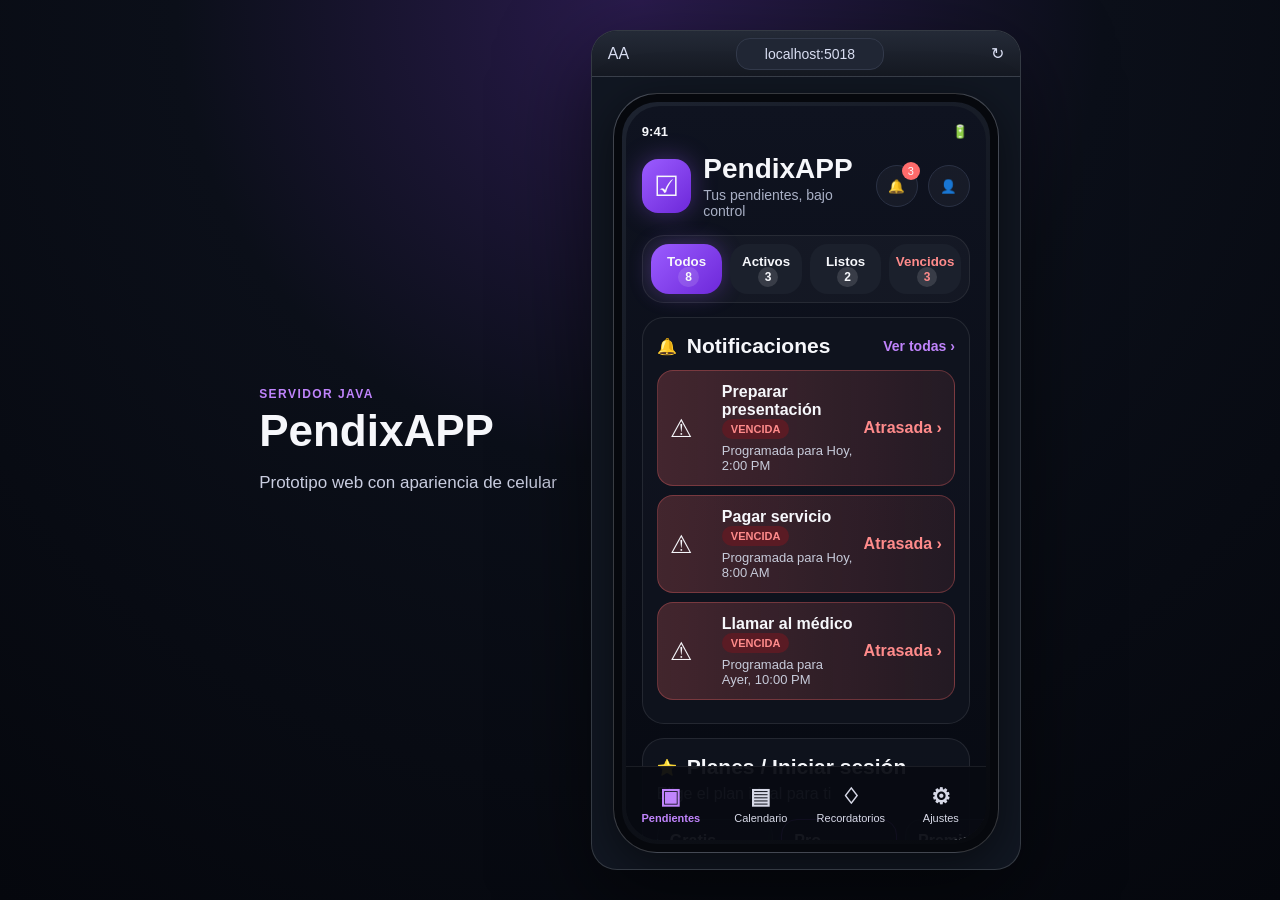
==== PendixAPP/src/main/resources/public/index.html @ 7d1897bf "refactor(frontend): extract static client from Java server" ====
<!DOCTYPE html>
<html lang="es">
<head>
<meta charset="UTF-8">
<meta name="viewport" content="width=device-width, initial-scale=1.0">
<title>PendixAPP</title>
<style>
:root{
  --bg:#080a12;--panel:#111520;--panel2:#171b28;--line:#2a3144;--text:#f6f7fb;--muted:#a9b0c5;
  --purple:#9b5cff;--purple2:#6d28d9;--violet:#c084fc;--red:#ff6b6b;--red2:#3a151c;
  --green:#45d483;--green2:#113320;--yellow:#facc15;--blue:#60a5fa;--white:#ffffff;
}
*{box-sizing:border-box}
body{margin:0;min-height:100vh;background:radial-gradient(circle at top,#2a1b4d 0,#0b0f19 42%,#05070d 100%);font-family:Arial,Helvetica,sans-serif;color:var(--text);display:flex;justify-content:center;align-items:center;padding:22px}
.stage{display:flex;gap:34px;align-items:center;max-width:1180px;width:100%;justify-content:center}
.info{max-width:360px}.eyebrow{color:var(--violet);font-weight:800;text-transform:uppercase;letter-spacing:.12em;font-size:12px}.info h1{font-size:44px;line-height:1;margin:8px 0}.info p{color:#c9cde0;font-size:17px;line-height:1.55}
.quick{margin-top:20px;padding:14px 16px;border:1px solid rgba(192,132,252,.35);border-radius:18px;background:rgba(17,21,32,.72)}.quick code{color:#d8b4fe}
.browser{width:430px;border:1px solid rgba(255,255,255,.15);border-radius:26px;background:#111722;box-shadow:0 30px 90px rgba(0,0,0,.55);overflow:hidden}.browserbar{height:46px;background:linear-gradient(180deg,#242a37,#151922);display:flex;align-items:center;justify-content:space-between;padding:0 16px;color:#d9def2;border-bottom:1px solid rgba(255,255,255,.1)}.browserbar span:nth-child(2){background:#202634;border:1px solid #32394a;border-radius:14px;padding:7px 28px;font-size:14px}
.phone{margin:16px auto;width:386px;height:760px;border-radius:44px;padding:12px;background:linear-gradient(145deg,#1d2330,#07090e);border:1px solid rgba(255,255,255,.18);box-shadow:inset 0 0 0 8px #06080d,0 12px 45px rgba(0,0,0,.5)}
.screen{height:100%;border-radius:34px;overflow:hidden;background:linear-gradient(180deg,#0f1320,#070a12);position:relative;display:flex;flex-direction:column}.content{padding:18px 16px 88px;overflow-y:auto;scrollbar-width:none;scroll-behavior:smooth}.content::-webkit-scrollbar{display:none}
.status{display:flex;justify-content:space-between;align-items:center;font-size:13px;font-weight:800;margin-bottom:14px}.icons{letter-spacing:2px}.top{display:flex;align-items:center;gap:12px;margin-bottom:16px}.logo{width:54px;height:54px;border-radius:16px;background:linear-gradient(135deg,var(--purple),var(--purple2));display:grid;place-items:center;font-size:28px;box-shadow:0 0 25px rgba(155,92,255,.35)}.title h2{margin:0;font-size:28px}.title p{margin:2px 0 0;color:var(--muted);font-size:14px}.header-actions{margin-left:auto;display:flex;gap:10px}.iconbtn{width:42px;height:42px;border-radius:50%;border:1px solid var(--line);background:rgba(255,255,255,.04);display:grid;place-items:center;position:relative;cursor:pointer;color:var(--text)}.badge{position:absolute;right:-3px;top:-4px;background:var(--red);font-size:11px;border-radius:999px;padding:3px 6px}.filters{display:grid;grid-template-columns:repeat(4,1fr);gap:8px;padding:8px;border:1px solid rgba(255,255,255,.08);border-radius:22px;background:rgba(255,255,255,.03);margin-bottom:14px}.filter{border:0;border-radius:18px;padding:10px 6px;background:#1b202c;color:var(--text);font-weight:800;cursor:pointer}.filter span{margin-left:4px;background:rgba(255,255,255,.13);border-radius:999px;padding:3px 7px;font-size:12px}.filter.active{background:linear-gradient(135deg,var(--purple),var(--purple2));box-shadow:0 0 22px rgba(155,92,255,.32)}.filter.red{color:#ff8b8b}
.card{border:1px solid rgba(255,255,255,.09);background:rgba(17,21,32,.72);border-radius:22px;padding:14px;margin-bottom:14px}.section-title{display:flex;align-items:center;gap:10px;margin:2px 0 12px}.section-title strong{font-size:21px}.section-title .link{margin-left:auto;color:var(--violet);font-weight:800;font-size:14px;cursor:pointer}.notif{display:grid;grid-template-columns:42px 1fr auto;gap:10px;align-items:center;margin:9px 0;padding:12px;border-radius:16px;background:linear-gradient(90deg,rgba(255,107,107,.22),rgba(255,107,107,.09));border:1px solid rgba(255,107,107,.3)}.warn{font-size:25px}.notif h4,.task h4{margin:0 0 4px}.notif p,.task p{margin:0;color:#c7cbda;font-size:13px}.pill{display:inline-block;border-radius:999px;padding:4px 9px;font-size:11px;font-weight:900}.expired{background:#5a1b24;color:#ff8b8b}.done{background:var(--green2);color:var(--green)}.activeP{background:#42380e;color:var(--yellow)}
.plans{display:grid;grid-template-columns:1fr 1fr 1fr;gap:8px}.plan{padding:12px;border-radius:16px;background:rgba(255,255,255,.035);border:1px solid var(--line)}.plan.pro{border-color:var(--purple);box-shadow:0 0 24px rgba(155,92,255,.18)}.plan h3{margin:0 0 8px;font-size:16px}.price{font-size:24px;font-weight:900;margin-bottom:6px}.plan ul{padding-left:0;list-style:none;margin:8px 0 12px}.plan li{font-size:12px;color:#d3d6e3;margin:6px 0}.plan li:before{content:'✓';color:var(--violet);margin-right:5px}.btn{border:1px solid var(--purple);background:transparent;color:var(--violet);border-radius:12px;padding:10px 12px;font-weight:900;cursor:pointer;width:100%}.btn.fill{background:linear-gradient(135deg,var(--purple),var(--purple2));color:white}.btn.danger{border-color:var(--red);color:#ff8b8b}.login-row{display:grid;grid-template-columns:1fr 1fr;gap:10px;margin-top:12px}
.task{display:grid;grid-template-columns:30px 1fr auto;gap:10px;align-items:center;padding:12px;border-radius:16px;background:rgba(255,255,255,.045);border:1px solid rgba(255,255,255,.08);margin:8px 0}.task.vencido{border-left:4px solid var(--red);background:linear-gradient(90deg,rgba(255,107,107,.17),rgba(255,255,255,.04))}.task.completed h4{text-decoration:line-through;color:#818899}.check{width:24px;height:24px;border-radius:50%;border:2px solid #d5daf0;display:grid;place-items:center;cursor:pointer}.completed .check{background:var(--purple);border-color:var(--purple);color:white}.actions{display:flex;gap:6px;justify-content:flex-end;align-items:center}.mini{border:0;background:rgba(255,255,255,.06);color:#e8e9f1;border-radius:9px;padding:7px 8px;cursor:pointer}.mini:hover,.iconbtn:hover,.btn:hover{filter:brightness(1.12)}.undo{color:var(--violet);font-weight:900;font-size:13px;background:transparent;border:0;cursor:pointer}
.view{display:none}.view.active-view{display:block}.calendar-day{padding:12px;border-radius:16px;margin:8px 0;background:rgba(255,255,255,.045);border:1px solid rgba(255,255,255,.08)}.calendar-day strong{display:block;color:#d8b4fe;margin-bottom:6px}.setting-row{display:flex;justify-content:space-between;align-items:center;gap:12px;padding:12px;border-radius:16px;margin:8px 0;background:rgba(255,255,255,.045);border:1px solid rgba(255,255,255,.08)}.toggle{width:52px;height:28px;border-radius:99px;background:var(--purple);position:relative;border:0}.toggle:after{content:'';width:22px;height:22px;border-radius:50%;background:white;position:absolute;right:3px;top:3px}.field{width:100%;padding:11px 12px;border-radius:12px;border:1px solid var(--line);background:#0d111b;color:var(--text);outline:0;margin:6px 0}.field:focus{border-color:var(--purple)}.form-grid{display:grid;grid-template-columns:1fr 1fr;gap:8px}.full{grid-column:1/-1}.muted{color:var(--muted)}
.bottom{position:absolute;left:0;right:0;bottom:0;height:74px;background:rgba(8,10,18,.94);border-top:1px solid rgba(255,255,255,.08);display:grid;grid-template-columns:repeat(4,1fr);align-items:center}.nav{font-size:11px;text-align:center;color:#d7d9e7;border:0;background:transparent;cursor:pointer}.nav.active{color:var(--violet);font-weight:900}.nav b{display:block;font-size:22px;margin-bottom:2px}.add{margin-left:auto;color:var(--violet);font-weight:900;cursor:pointer}
.modal{position:absolute;inset:0;z-index:20;background:rgba(0,0,0,.65);display:none;align-items:center;justify-content:center;padding:18px}.modal.open{display:flex}.modal-box{width:100%;max-width:330px;background:#111520;border:1px solid rgba(192,132,252,.35);border-radius:22px;padding:16px;box-shadow:0 20px 70px rgba(0,0,0,.55)}.modal-head{display:flex;justify-content:space-between;align-items:center;margin-bottom:10px}.modal-head h3{margin:0}.close{background:transparent;color:#fff;border:0;font-size:22px;cursor:pointer}.toast{position:absolute;left:18px;right:18px;bottom:84px;background:#191f2d;border:1px solid rgba(192,132,252,.45);color:#fff;border-radius:14px;padding:12px;text-align:center;display:none;z-index:30}.toast.show{display:block;animation:fade 2.2s forwards}@keyframes fade{0%{opacity:0;transform:translateY(8px)}15%{opacity:1;transform:translateY(0)}80%{opacity:1}100%{opacity:0}}
@media(max-width:900px){body{padding:10px}.stage{display:block}.info{display:none}.browser{width:100%;max-width:430px;margin:auto}.phone{width:calc(100% - 24px);max-width:386px}}
</style>
</head>
<body>
<div class="stage">
  <section class="info">
    <div class="eyebrow">Servidor Java</div>
    <h1>PendixAPP</h1>
    <p>Prototipo web con apariencia de celular</p>
  </section>

  <main class="browser">
    <div class="browserbar"><span>AA</span><span>localhost:5018</span><span>↻</span></div>
    <section class="phone" aria-label="PendixAPP en vista celular">
      <div class="screen">
        <div class="content" id="content">
          <div class="status"><span>9:41</span><span class="icons">🔋</span></div>
          <header class="top">
            <div class="logo">☑</div>
            <div class="title"><h2>PendixAPP</h2><p id="sessionText">Tus pendientes, bajo control</p></div>
            <div class="header-actions"><button class="iconbtn" onclick="showView('recordatorios')">🔔<span class="badge" id="notifBadge">0</span></button><button class="iconbtn" onclick="openLogin()">👤</button></div>
          </header>

          <section id="viewPendientes" class="view active-view">
            <nav class="filters" id="filters"></nav>
            <section class="card" id="notificacionesCard">
              <div class="section-title"><span>🔔</span><strong>Notificaciones</strong><span class="link" onclick="showView('recordatorios')">Ver todas ›</span></div>
              <div id="notificacionesHome"></div>
            </section>
            <section class="card">
              <div class="section-title"><span>⭐</span><strong>Planes / Iniciar sesión</strong></div>
              <p class="muted" style="margin-top:-6px">Elige el plan ideal para ti</p>
              <div class="plans">
                <article class="plan"><h3>Gratis</h3><div class="price">$0</div><ul><li>Pendientes ilimitados</li><li>Recordatorios básicos</li><li>Notificaciones locales</li></ul><button class="btn" onclick="selectPlan('Gratis')">Comenzar</button></article>
                <article class="plan pro"><h3>Pro</h3><div class="price">$4.99</div><ul><li>Todo lo de Gratis</li><li>Recordatorios avanzados</li><li>Exportación</li></ul><button class="btn fill" onclick="selectPlan('Pro')">Probar Pro</button></article>
                <article class="plan"><h3>Premium</h3><div class="price">$9.99</div><ul><li>Todo lo de Pro</li><li>Backups</li><li>Etiquetas</li></ul><button class="btn" onclick="selectPlan('Premium')">Premium</button></article>
              </div>
              <div class="login-row"><button class="btn" onclick="openLogin()">↪ Iniciar sesión</button><button class="btn fill" onclick="openLogin(true)">👤 Crear cuenta</button></div>
            </section>
            <section class="card" id="tasksSection">
              <div class="section-title"><span>📋</span><strong>Mis pendientes</strong><span class="add" onclick="openTaskForm()">+ Nuevo pendiente</span></div>
              <div id="tasks"></div>
            </section>
          </section>

          <section id="viewCalendario" class="view">
            <section class="card">
              <div class="section-title"><span>📅</span><strong>Calendario</strong><span class="link" onclick="showView('pendientes')">Volver</span></div>
              <p class="muted">Vista rápida de pendientes organizados por fecha.</p>
              <div id="calendarList"></div>
            </section>
          </section>

          <section id="viewRecordatorios" class="view">
            <section class="card">
              <div class="section-title"><span>🔔</span><strong>Recordatorios</strong><span class="link" onclick="showView('pendientes')">Volver</span></div>
              <p class="muted">Recordatorios vencidos y activos generados desde tus pendientes.</p>
              <div id="reminderList"></div>
            </section>
          </section>

          <section id="viewAjustes" class="view">
            <section class="card">
              <div class="section-title"><span>⚙</span><strong>Ajustes</strong><span class="link" onclick="showView('pendientes')">Volver</span></div>
              <div class="setting-row"><div><strong>Tema oscuro</strong><p class="muted">Activo para reducir fatiga visual.</p></div><button class="toggle" onclick="toast('El tema oscuro ya está activo')"></button></div>
              <div class="setting-row"><div><strong>Notificaciones locales</strong><p class="muted">Recordatorios simulados en la maqueta.</p></div><button class="toggle" onclick="toast('Notificaciones locales activas')"></button></div>
              <button class="btn" onclick="exportData()">Exportar pendientes</button><br><br>
              <button class="btn danger" onclick="resetData()">Restaurar datos de ejemplo</button><br><br>
              <button class="btn" onclick="logout()">Cerrar sesión</button>
            </section>
          </section>
        </div>

        <footer class="bottom">
          <button class="nav active" data-nav="pendientes" onclick="showView('pendientes')"><b>▣</b>Pendientes</button>
          <button class="nav" data-nav="calendario" onclick="showView('calendario')"><b>▤</b>Calendario</button>
          <button class="nav" data-nav="recordatorios" onclick="showView('recordatorios')"><b>♢</b>Recordatorios</button>
          <button class="nav" data-nav="ajustes" onclick="showView('ajustes')"><b>⚙</b>Ajustes</button>
        </footer>

        <div class="modal" id="taskModal">
          <div class="modal-box">
            <div class="modal-head"><h3 id="taskModalTitle">Nuevo pendiente</h3><button class="close" onclick="closeTaskForm()">×</button></div>
            <input type="hidden" id="taskId">
            <input class="field" id="taskTitle" placeholder="Título del pendiente">
            <div class="form-grid">
              <input class="field" id="taskDate" type="date">
              <input class="field" id="taskTime" type="time">
              <input class="field" id="taskCategory" placeholder="Categoría">
              <select class="field" id="taskState"><option value="activo">Activo</option><option value="vencido">Vencido</option><option value="completado">Completado</option></select>
            </div>
            <button class="btn fill" onclick="saveTask()">Guardar pendiente</button>
          </div>
        </div>

        <div class="modal" id="loginModal">
          <div class="modal-box">
            <div class="modal-head"><h3 id="loginTitle">Iniciar sesión</h3><button class="close" onclick="closeLogin()">×</button></div>
            <input class="field" id="loginName" placeholder="Nombre de usuario">
            <input class="field" id="loginEmail" type="email" placeholder="Correo electrónico">
            <input class="field" id="loginPass" type="password" placeholder="Contraseña">
            <button class="btn fill" onclick="login()">Continuar</button>
          </div>
        </div>

        <div class="toast" id="toast"></div>
      </div>
    </section>
  </main>
</div>

<script>
const tareasBase=[
 {id:1,t:'Preparar presentación',fecha:'Hoy, 2:00 PM',cat:'Trabajo',estado:'vencido'},
 {id:2,t:'Comprar víveres',fecha:'Mañana, 9:00 AM',cat:'Personal',estado:'activo'},
 {id:3,t:'Enviar reporte semanal',fecha:'Hoy, 9:00 AM',cat:'Trabajo',estado:'completado'},
 {id:4,t:'Revisar tarea de arquitectura',fecha:'Hoy, 8:00 PM',cat:'Escuela',estado:'activo'},
 {id:5,t:'Pagar servicio',fecha:'Hoy, 8:00 AM',cat:'Casa',estado:'vencido'},
 {id:6,t:'Llamar al médico',fecha:'Ayer, 10:00 PM',cat:'Salud',estado:'vencido'},
 {id:7,t:'Leer apuntes de Java',fecha:'Viernes, 6:00 PM',cat:'Escuela',estado:'activo'},
 {id:8,t:'Ordenar documentos',fecha:'Ayer, 3:00 PM',cat:'Personal',estado:'completado'}
];
let tareas=JSON.parse(localStorage.getItem('pendixapp_tareas_java5018')||'null')||tareasBase;
let filtro='todos';
let usuario=JSON.parse(localStorage.getItem('pendixapp_usuario')||'null');
const filtros=document.getElementById('filters');
const tasks=document.getElementById('tasks');
const content=document.getElementById('content');

function guardar(){localStorage.setItem('pendixapp_tareas_java5018',JSON.stringify(tareas));}
function conteos(){return{todos:tareas.length,activo:tareas.filter(x=>x.estado==='activo').length,completado:tareas.filter(x=>x.estado==='completado').length,vencido:tareas.filter(x=>x.estado==='vencido').length};}
function renderFiltros(){const c=conteos();const data=[['todos','Todos',c.todos],['activo','Activos',c.activo],['completado','Listos',c.completado],['vencido','Vencidos',c.vencido]];filtros.innerHTML=data.map(x=>`<button class="filter ${filtro===x[0]?'active':''} ${x[0]==='vencido'?'red':''}" onclick="setFiltro('${x[0]}')">${x[1]} <span>${x[2]}</span></button>`).join('');document.getElementById('notifBadge').textContent=c.vencido;}
function renderTasks(){let lista=filtro==='todos'?tareas:tareas.filter(x=>x.estado===filtro);tasks.innerHTML=lista.map(x=>{let cls=x.estado==='completado'?'completed':x.estado==='vencido'?'vencido':'';let label=x.estado==='completado'?'<span class="pill done">COMPLETADO</span>':x.estado==='vencido'?'<span class="pill expired">VENCIDO</span>':'<span class="pill activeP">ACTIVO</span>';let action=x.estado==='completado'?`<button class="undo" onclick="deshacer(${x.id})">↩ Deshacer</button>`:`<button class="mini" onclick="completar(${x.id})">✓</button>`;return `<article class="task ${cls}"><div class="check" onclick="completar(${x.id})">${x.estado==='completado'?'✓':''}</div><div><h4>${x.t}</h4><p>📅 ${x.fecha} · 🏳 ${x.cat}</p></div><div style="text-align:right">${label}<br><br><div class="actions">${action}<button class="mini" onclick="editTask(${x.id})">✎</button><button class="mini" onclick="deleteTask(${x.id})">🗑</button></div></div></article>`}).join('')||'<p class="muted">No hay pendientes en este filtro.</p>';}
function renderNotificaciones(){const vencidas=tareas.filter(x=>x.estado==='vencido');const html=vencidas.slice(0,3).map(x=>`<div class="notif"><span class="warn">⚠</span><div><h4>${x.t} <span class="pill expired">VENCIDA</span></h4><p>Programada para ${x.fecha}</p></div><strong style="color:#ff8b8b">Atrasada ›</strong></div>`).join('')||'<p class="muted">No tienes notificaciones vencidas.</p>';document.getElementById('notificacionesHome').innerHTML=html;}
function renderCalendar(){const grupos={};tareas.forEach(t=>{let k=t.fecha.split(',')[0];if(!grupos[k])grupos[k]=[];grupos[k].push(t);});document.getElementById('calendarList').innerHTML=Object.keys(grupos).map(d=>`<div class="calendar-day"><strong>${d}</strong>${grupos[d].map(t=>`<p>${estadoIcon(t.estado)} ${t.t} — ${t.fecha}</p>`).join('')}</div>`).join('');}
function renderRecordatorios(){document.getElementById('reminderList').innerHTML=tareas.map(t=>`<div class="notif"><span class="warn">${t.estado==='vencido'?'⚠':'🔔'}</span><div><h4>${t.t} ${badge(t.estado)}</h4><p>${t.fecha} · ${t.cat}</p></div><strong>${t.estado==='vencido'?'Revisar':'Activo'} ›</strong></div>`).join('');}
function badge(e){return e==='completado'?'<span class="pill done">COMPLETADO</span>':e==='vencido'?'<span class="pill expired">VENCIDA</span>':'<span class="pill activeP">ACTIVO</span>';}
function estadoIcon(e){return e==='completado'?'✅':e==='vencido'?'⚠':'🔔';}
function setFiltro(f){filtro=f;showView('pendientes',false);render();setTimeout(()=>document.getElementById('tasksSection').scrollIntoView({behavior:'smooth',block:'start'}),70);}
function completar(id){tareas=tareas.map(x=>x.id===id?{...x,estado:'completado'}:x);guardar();render();toast('Pendiente marcado como completado');}
function deshacer(id){tareas=tareas.map(x=>x.id===id?{...x,estado:'activo'}:x);guardar();render();toast('Pendiente regresado a activo');}
function deleteTask(id){const item=tareas.find(x=>x.id===id);if(confirm('¿Eliminar "'+item.t+'"?')){tareas=tareas.filter(x=>x.id!==id);guardar();render();toast('Pendiente eliminado');}}
function openTaskForm(){document.getElementById('taskModalTitle').textContent='Nuevo pendiente';document.getElementById('taskId').value='';document.getElementById('taskTitle').value='';document.getElementById('taskDate').value='';document.getElementById('taskTime').value='';document.getElementById('taskCategory').value='Personal';document.getElementById('taskState').value='activo';document.getElementById('taskModal').classList.add('open');}
function editTask(id){const t=tareas.find(x=>x.id===id);document.getElementById('taskModalTitle').textContent='Modificar pendiente';document.getElementById('taskId').value=t.id;document.getElementById('taskTitle').value=t.t;document.getElementById('taskCategory').value=t.cat;document.getElementById('taskState').value=t.estado;document.getElementById('taskDate').value='';document.getElementById('taskTime').value='';document.getElementById('taskModal').classList.add('open');}
function closeTaskForm(){document.getElementById('taskModal').classList.remove('open');}
function saveTask(){const id=document.getElementById('taskId').value;const title=document.getElementById('taskTitle').value.trim();const cat=document.getElementById('taskCategory').value.trim()||'Personal';const estado=document.getElementById('taskState').value;const date=document.getElementById('taskDate').value;const time=document.getElementById('taskTime').value;let fecha='Sin fecha';if(date||time){fecha=(date||'Pendiente')+(time?', '+time:'');}if(!title){toast('Escribe el título del pendiente');return;}if(id){tareas=tareas.map(x=>x.id==id?{...x,t:title,cat,estado,fecha:fecha==='Sin fecha'?x.fecha:fecha}:x);toast('Pendiente modificado');}else{tareas.unshift({id:Date.now(),t:title,fecha,cat,estado});toast('Pendiente agregado');}guardar();closeTaskForm();render();setFiltro('todos');}
function showView(view,scrollTop=true){document.querySelectorAll('.view').forEach(v=>v.classList.remove('active-view'));document.getElementById('view'+cap(view)).classList.add('active-view');document.querySelectorAll('.nav').forEach(n=>n.classList.toggle('active',n.dataset.nav===view));if(view==='calendario')renderCalendar();if(view==='recordatorios')renderRecordatorios();if(scrollTop)content.scrollTo({top:0,behavior:'smooth'});}
function cap(s){return s.charAt(0).toUpperCase()+s.slice(1);}
function openLogin(crear=false){document.getElementById('loginTitle').textContent=crear?'Crear cuenta':'Iniciar sesión';document.getElementById('loginModal').classList.add('open');}
function closeLogin(){document.getElementById('loginModal').classList.remove('open');}
function login(){const name=document.getElementById('loginName').value.trim()||'Usuario';const email=document.getElementById('loginEmail').value.trim()||'usuario@pendix.app';usuario={name,email};localStorage.setItem('pendixapp_usuario',JSON.stringify(usuario));closeLogin();renderSession();toast('Sesión iniciada como '+name);}
function logout(){usuario=null;localStorage.removeItem('pendixapp_usuario');renderSession();toast('Sesión cerrada');}
function renderSession(){document.getElementById('sessionText').textContent=usuario?'Sesión: '+usuario.name:'Tus pendientes, bajo control';}
function selectPlan(p){toast('Plan seleccionado: '+p);openLogin();}
function exportData(){navigator.clipboard?.writeText(JSON.stringify(tareas,null,2));toast('Datos copiados al portapapeles');}
function resetData(){if(confirm('¿Restaurar los datos de ejemplo?')){tareas=[...tareasBase];guardar();filtro='todos';render();toast('Datos restaurados');}}
function toast(msg){const t=document.getElementById('toast');t.textContent=msg;t.classList.remove('show');void t.offsetWidth;t.classList.add('show');}
function render(){renderFiltros();renderTasks();renderNotificaciones();renderCalendar();renderRecordatorios();renderSession();}
render();
</script>
</body>
</html>
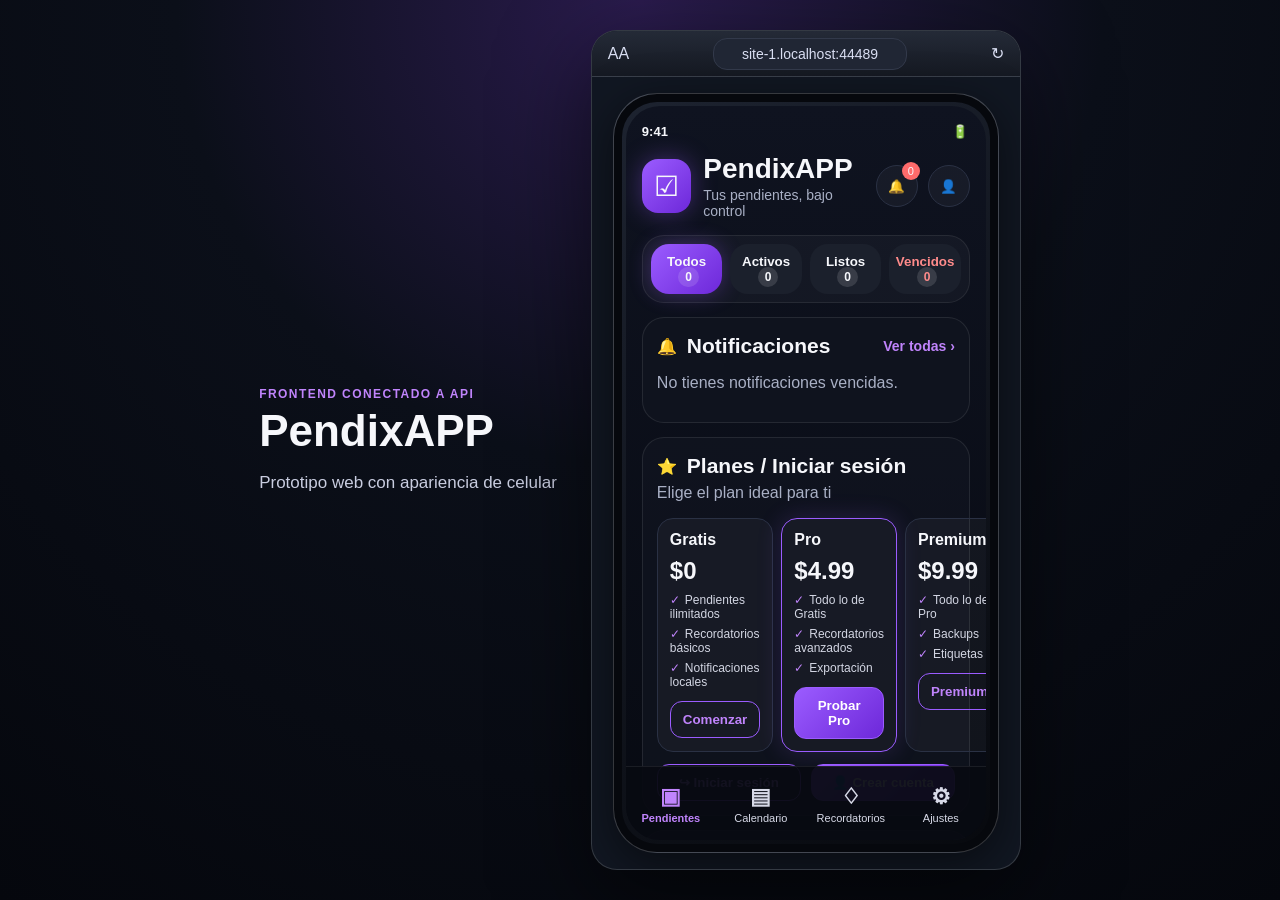
==== commit cb89bf2a: "refactor(frontend): consume remote pending task API" ====
--- a/PendixAPP/src/main/resources/public/index.html
+++ b/PendixAPP/src/main/resources/public/index.html
@@ -31,13 +31,13 @@
 <body>
 <div class="stage">
   <section class="info">
-    <div class="eyebrow">Servidor Java</div>
+    <div class="eyebrow">Frontend conectado a API</div>
     <h1>PendixAPP</h1>
     <p>Prototipo web con apariencia de celular</p>
   </section>
 
   <main class="browser">
-    <div class="browserbar"><span>AA</span><span>localhost:5018</span><span>↻</span></div>
+    <div class="browserbar"><span>AA</span><span id="browserAddress">PendixAPP</span><span>↻</span></div>
     <section class="phone" aria-label="PendixAPP en vista celular">
       <div class="screen">
         <div class="content" id="content">
@@ -92,7 +92,7 @@
               <div class="setting-row"><div><strong>Tema oscuro</strong><p class="muted">Activo para reducir fatiga visual.</p></div><button class="toggle" onclick="toast('El tema oscuro ya está activo')"></button></div>
               <div class="setting-row"><div><strong>Notificaciones locales</strong><p class="muted">Recordatorios simulados en la maqueta.</p></div><button class="toggle" onclick="toast('Notificaciones locales activas')"></button></div>
               <button class="btn" onclick="exportData()">Exportar pendientes</button><br><br>
-              <button class="btn danger" onclick="resetData()">Restaurar datos de ejemplo</button><br><br>
+              <button class="btn" onclick="recargarDatos()">Recargar desde servidor</button><br><br>
               <button class="btn" onclick="logout()">Cerrar sesión</button>
             </section>
           </section>
@@ -137,53 +137,969 @@
 </div>
 
 <script>
-const tareasBase=[
- {id:1,t:'Preparar presentación',fecha:'Hoy, 2:00 PM',cat:'Trabajo',estado:'vencido'},
- {id:2,t:'Comprar víveres',fecha:'Mañana, 9:00 AM',cat:'Personal',estado:'activo'},
- {id:3,t:'Enviar reporte semanal',fecha:'Hoy, 9:00 AM',cat:'Trabajo',estado:'completado'},
- {id:4,t:'Revisar tarea de arquitectura',fecha:'Hoy, 8:00 PM',cat:'Escuela',estado:'activo'},
- {id:5,t:'Pagar servicio',fecha:'Hoy, 8:00 AM',cat:'Casa',estado:'vencido'},
- {id:6,t:'Llamar al médico',fecha:'Ayer, 10:00 PM',cat:'Salud',estado:'vencido'},
- {id:7,t:'Leer apuntes de Java',fecha:'Viernes, 6:00 PM',cat:'Escuela',estado:'activo'},
- {id:8,t:'Ordenar documentos',fecha:'Ayer, 3:00 PM',cat:'Personal',estado:'completado'}
-];
-let tareas=JSON.parse(localStorage.getItem('pendixapp_tareas_java5018')||'null')||tareasBase;
+const API_PLACEHOLDER='__PENDIX_API_URL__';
+const API_BASE_URL=(
+  API_PLACEHOLDER.startsWith('__')
+    ?window.location.origin
+    :API_PLACEHOLDER
+).replace(/\/$/,'');
+
+const METADATA_KEY='pendixapp_tareas_metadata_v1';
+const LEGACY_TASKS_KEY='pendixapp_tareas_java5018';
+
+let tareas=[];
 let filtro='todos';
-let usuario=JSON.parse(localStorage.getItem('pendixapp_usuario')||'null');
+let usuario=JSON.parse(
+  localStorage.getItem('pendixapp_usuario')||'null'
+);
+let cargando=false;
+let apiError='';
+
 const filtros=document.getElementById('filters');
 const tasks=document.getElementById('tasks');
 const content=document.getElementById('content');
 
-function guardar(){localStorage.setItem('pendixapp_tareas_java5018',JSON.stringify(tareas));}
-function conteos(){return{todos:tareas.length,activo:tareas.filter(x=>x.estado==='activo').length,completado:tareas.filter(x=>x.estado==='completado').length,vencido:tareas.filter(x=>x.estado==='vencido').length};}
-function renderFiltros(){const c=conteos();const data=[['todos','Todos',c.todos],['activo','Activos',c.activo],['completado','Listos',c.completado],['vencido','Vencidos',c.vencido]];filtros.innerHTML=data.map(x=>`<button class="filter ${filtro===x[0]?'active':''} ${x[0]==='vencido'?'red':''}" onclick="setFiltro('${x[0]}')">${x[1]} <span>${x[2]}</span></button>`).join('');document.getElementById('notifBadge').textContent=c.vencido;}
-function renderTasks(){let lista=filtro==='todos'?tareas:tareas.filter(x=>x.estado===filtro);tasks.innerHTML=lista.map(x=>{let cls=x.estado==='completado'?'completed':x.estado==='vencido'?'vencido':'';let label=x.estado==='completado'?'<span class="pill done">COMPLETADO</span>':x.estado==='vencido'?'<span class="pill expired">VENCIDO</span>':'<span class="pill activeP">ACTIVO</span>';let action=x.estado==='completado'?`<button class="undo" onclick="deshacer(${x.id})">↩ Deshacer</button>`:`<button class="mini" onclick="completar(${x.id})">✓</button>`;return `<article class="task ${cls}"><div class="check" onclick="completar(${x.id})">${x.estado==='completado'?'✓':''}</div><div><h4>${x.t}</h4><p>📅 ${x.fecha} · 🏳 ${x.cat}</p></div><div style="text-align:right">${label}<br><br><div class="actions">${action}<button class="mini" onclick="editTask(${x.id})">✎</button><button class="mini" onclick="deleteTask(${x.id})">🗑</button></div></div></article>`}).join('')||'<p class="muted">No hay pendientes en este filtro.</p>';}
-function renderNotificaciones(){const vencidas=tareas.filter(x=>x.estado==='vencido');const html=vencidas.slice(0,3).map(x=>`<div class="notif"><span class="warn">⚠</span><div><h4>${x.t} <span class="pill expired">VENCIDA</span></h4><p>Programada para ${x.fecha}</p></div><strong style="color:#ff8b8b">Atrasada ›</strong></div>`).join('')||'<p class="muted">No tienes notificaciones vencidas.</p>';document.getElementById('notificacionesHome').innerHTML=html;}
-function renderCalendar(){const grupos={};tareas.forEach(t=>{let k=t.fecha.split(',')[0];if(!grupos[k])grupos[k]=[];grupos[k].push(t);});document.getElementById('calendarList').innerHTML=Object.keys(grupos).map(d=>`<div class="calendar-day"><strong>${d}</strong>${grupos[d].map(t=>`<p>${estadoIcon(t.estado)} ${t.t} — ${t.fecha}</p>`).join('')}</div>`).join('');}
-function renderRecordatorios(){document.getElementById('reminderList').innerHTML=tareas.map(t=>`<div class="notif"><span class="warn">${t.estado==='vencido'?'⚠':'🔔'}</span><div><h4>${t.t} ${badge(t.estado)}</h4><p>${t.fecha} · ${t.cat}</p></div><strong>${t.estado==='vencido'?'Revisar':'Activo'} ›</strong></div>`).join('');}
-function badge(e){return e==='completado'?'<span class="pill done">COMPLETADO</span>':e==='vencido'?'<span class="pill expired">VENCIDA</span>':'<span class="pill activeP">ACTIVO</span>';}
-function estadoIcon(e){return e==='completado'?'✅':e==='vencido'?'⚠':'🔔';}
-function setFiltro(f){filtro=f;showView('pendientes',false);render();setTimeout(()=>document.getElementById('tasksSection').scrollIntoView({behavior:'smooth',block:'start'}),70);}
-function completar(id){tareas=tareas.map(x=>x.id===id?{...x,estado:'completado'}:x);guardar();render();toast('Pendiente marcado como completado');}
-function deshacer(id){tareas=tareas.map(x=>x.id===id?{...x,estado:'activo'}:x);guardar();render();toast('Pendiente regresado a activo');}
-function deleteTask(id){const item=tareas.find(x=>x.id===id);if(confirm('¿Eliminar "'+item.t+'"?')){tareas=tareas.filter(x=>x.id!==id);guardar();render();toast('Pendiente eliminado');}}
-function openTaskForm(){document.getElementById('taskModalTitle').textContent='Nuevo pendiente';document.getElementById('taskId').value='';document.getElementById('taskTitle').value='';document.getElementById('taskDate').value='';document.getElementById('taskTime').value='';document.getElementById('taskCategory').value='Personal';document.getElementById('taskState').value='activo';document.getElementById('taskModal').classList.add('open');}
-function editTask(id){const t=tareas.find(x=>x.id===id);document.getElementById('taskModalTitle').textContent='Modificar pendiente';document.getElementById('taskId').value=t.id;document.getElementById('taskTitle').value=t.t;document.getElementById('taskCategory').value=t.cat;document.getElementById('taskState').value=t.estado;document.getElementById('taskDate').value='';document.getElementById('taskTime').value='';document.getElementById('taskModal').classList.add('open');}
-function closeTaskForm(){document.getElementById('taskModal').classList.remove('open');}
-function saveTask(){const id=document.getElementById('taskId').value;const title=document.getElementById('taskTitle').value.trim();const cat=document.getElementById('taskCategory').value.trim()||'Personal';const estado=document.getElementById('taskState').value;const date=document.getElementById('taskDate').value;const time=document.getElementById('taskTime').value;let fecha='Sin fecha';if(date||time){fecha=(date||'Pendiente')+(time?', '+time:'');}if(!title){toast('Escribe el título del pendiente');return;}if(id){tareas=tareas.map(x=>x.id==id?{...x,t:title,cat,estado,fecha:fecha==='Sin fecha'?x.fecha:fecha}:x);toast('Pendiente modificado');}else{tareas.unshift({id:Date.now(),t:title,fecha,cat,estado});toast('Pendiente agregado');}guardar();closeTaskForm();render();setFiltro('todos');}
-function showView(view,scrollTop=true){document.querySelectorAll('.view').forEach(v=>v.classList.remove('active-view'));document.getElementById('view'+cap(view)).classList.add('active-view');document.querySelectorAll('.nav').forEach(n=>n.classList.toggle('active',n.dataset.nav===view));if(view==='calendario')renderCalendar();if(view==='recordatorios')renderRecordatorios();if(scrollTop)content.scrollTo({top:0,behavior:'smooth'});}
-function cap(s){return s.charAt(0).toUpperCase()+s.slice(1);}
-function openLogin(crear=false){document.getElementById('loginTitle').textContent=crear?'Crear cuenta':'Iniciar sesión';document.getElementById('loginModal').classList.add('open');}
-function closeLogin(){document.getElementById('loginModal').classList.remove('open');}
-function login(){const name=document.getElementById('loginName').value.trim()||'Usuario';const email=document.getElementById('loginEmail').value.trim()||'usuario@pendix.app';usuario={name,email};localStorage.setItem('pendixapp_usuario',JSON.stringify(usuario));closeLogin();renderSession();toast('Sesión iniciada como '+name);}
-function logout(){usuario=null;localStorage.removeItem('pendixapp_usuario');renderSession();toast('Sesión cerrada');}
-function renderSession(){document.getElementById('sessionText').textContent=usuario?'Sesión: '+usuario.name:'Tus pendientes, bajo control';}
-function selectPlan(p){toast('Plan seleccionado: '+p);openLogin();}
-function exportData(){navigator.clipboard?.writeText(JSON.stringify(tareas,null,2));toast('Datos copiados al portapapeles');}
-function resetData(){if(confirm('¿Restaurar los datos de ejemplo?')){tareas=[...tareasBase];guardar();filtro='todos';render();toast('Datos restaurados');}}
-function toast(msg){const t=document.getElementById('toast');t.textContent=msg;t.classList.remove('show');void t.offsetWidth;t.classList.add('show');}
-function render(){renderFiltros();renderTasks();renderNotificaciones();renderCalendar();renderRecordatorios();renderSession();}
+document.getElementById('browserAddress').textContent=
+  window.location.host||'PendixAPP';
+
+localStorage.removeItem(LEGACY_TASKS_KEY);
+
+function leerMetadatos(){
+  try{
+    return JSON.parse(
+      localStorage.getItem(METADATA_KEY)||'{}'
+    );
+  }catch{
+    return {};
+  }
+}
+
+function guardarMetadatos(metadatos){
+  localStorage.setItem(
+    METADATA_KEY,
+    JSON.stringify(metadatos)
+  );
+}
+
+function metadataDe(id){
+  return leerMetadatos()[String(id)]||{};
+}
+
+function actualizarMetadata(id,data){
+  const metadatos=leerMetadatos();
+
+  metadatos[String(id)]={
+    ...metadatos[String(id)],
+    ...data
+  };
+
+  guardarMetadatos(metadatos);
+}
+
+function eliminarMetadata(id){
+  const metadatos=leerMetadatos();
+
+  delete metadatos[String(id)];
+
+  guardarMetadatos(metadatos);
+}
+
+function formatearFecha(date,time){
+  if(!date&&!time){
+    return 'Sin fecha';
+  }
+
+  return `${date||'Pendiente'}${time?', '+time:''}`;
+}
+
+function adaptarPendiente(item){
+  const metadata=metadataDe(item.id);
+
+  return{
+    id:item.id,
+    t:item.titulo,
+    estado:item.estado,
+    fecha:formatearFecha(
+      metadata.date||'',
+      metadata.time||''
+    ),
+    cat:metadata.cat||'General',
+    date:metadata.date||'',
+    time:metadata.time||''
+  };
+}
+
+async function apiRequest(path='',options={}){
+  const response=await fetch(
+    `${API_BASE_URL}/api/pendientes${path}`,
+    {
+      ...options,
+      headers:{
+        'Accept':'application/json',
+        ...(options.body
+          ?{'Content-Type':'application/json'}
+          :{}
+        ),
+        ...(options.headers||{})
+      }
+    }
+  );
+
+  const text=await response.text();
+  let data=null;
+
+  if(text){
+    try{
+      data=JSON.parse(text);
+    }catch{
+      data=text;
+    }
+  }
+
+  if(!response.ok){
+    const message=
+      data
+      &&typeof data==='object'
+      &&data.error
+        ?data.error
+        :`Error HTTP ${response.status}`;
+
+    throw new Error(message);
+  }
+
+  return data;
+}
+
+async function cargarTareas(mostrarMensaje=false){
+  cargando=true;
+  apiError='';
+  render();
+
+  try{
+    const data=await apiRequest();
+
+    tareas=Array.isArray(data)
+      ?data.map(adaptarPendiente)
+      :[];
+
+    if(mostrarMensaje){
+      toast(
+        'Pendientes actualizados desde PostgreSQL'
+      );
+    }
+  }catch(error){
+    apiError=
+      error.message
+      ||'No se pudo conectar con la API';
+
+    toast(apiError);
+  }finally{
+    cargando=false;
+    render();
+  }
+}
+
+function conteos(){
+  return{
+    todos:tareas.length,
+    activo:tareas.filter(
+      item=>item.estado==='activo'
+    ).length,
+    completado:tareas.filter(
+      item=>item.estado==='completado'
+    ).length,
+    vencido:tareas.filter(
+      item=>item.estado==='vencido'
+    ).length
+  };
+}
+
+function renderFiltros(){
+  const c=conteos();
+
+  const data=[
+    ['todos','Todos',c.todos],
+    ['activo','Activos',c.activo],
+    ['completado','Listos',c.completado],
+    ['vencido','Vencidos',c.vencido]
+  ];
+
+  filtros.innerHTML=data.map(
+    item=>`
+      <button
+        class="filter
+          ${filtro===item[0]?'active':''}
+          ${item[0]==='vencido'?'red':''}"
+        onclick="setFiltro('${item[0]}')"
+      >
+        ${item[1]}
+        <span>${item[2]}</span>
+      </button>
+    `
+  ).join('');
+
+  document.getElementById(
+    'notifBadge'
+  ).textContent=c.vencido;
+}
+
+function renderTasks(){
+  if(cargando){
+    tasks.innerHTML=
+      '<p class="muted">'
+      +'Cargando pendientes desde la API...'
+      +'</p>';
+
+    return;
+  }
+
+  if(apiError){
+    tasks.innerHTML=`
+      <p class="muted">
+        ${escapeHtml(apiError)}
+      </p>
+
+      <button
+        class="btn"
+        onclick="cargarTareas(true)"
+      >
+        Reintentar conexión
+      </button>
+    `;
+
+    return;
+  }
+
+  const lista=
+    filtro==='todos'
+      ?tareas
+      :tareas.filter(
+          item=>item.estado===filtro
+        );
+
+  tasks.innerHTML=lista.map(item=>{
+    const cssClass=
+      item.estado==='completado'
+        ?'completed'
+        :item.estado==='vencido'
+          ?'vencido'
+          :'';
+
+    const label=
+      item.estado==='completado'
+        ?'<span class="pill done">'
+          +'COMPLETADO</span>'
+        :item.estado==='vencido'
+          ?'<span class="pill expired">'
+            +'VENCIDO</span>'
+          :'<span class="pill activeP">'
+            +'ACTIVO</span>';
+
+    const action=
+      item.estado==='completado'
+        ?`
+          <button
+            class="undo"
+            onclick="deshacer(${item.id})"
+          >
+            ↩ Deshacer
+          </button>
+        `
+        :`
+          <button
+            class="mini"
+            onclick="completar(${item.id})"
+          >
+            ✓
+          </button>
+        `;
+
+    return`
+      <article class="task ${cssClass}">
+        <div
+          class="check"
+          onclick="completar(${item.id})"
+        >
+          ${
+            item.estado==='completado'
+              ?'✓'
+              :''
+          }
+        </div>
+
+        <div>
+          <h4>${escapeHtml(item.t)}</h4>
+
+          <p>
+            📅 ${escapeHtml(item.fecha)}
+            · 🏳 ${escapeHtml(item.cat)}
+          </p>
+        </div>
+
+        <div style="text-align:right">
+          ${label}
+
+          <br><br>
+
+          <div class="actions">
+            ${action}
+
+            <button
+              class="mini"
+              onclick="editTask(${item.id})"
+            >
+              ✎
+            </button>
+
+            <button
+              class="mini"
+              onclick="deleteTask(${item.id})"
+            >
+              🗑
+            </button>
+          </div>
+        </div>
+      </article>
+    `;
+  }).join('')
+  ||'<p class="muted">'
+    +'No hay pendientes en este filtro.'
+    +'</p>';
+}
+
+function renderNotificaciones(){
+  const vencidas=tareas.filter(
+    item=>item.estado==='vencido'
+  );
+
+  const html=vencidas
+    .slice(0,3)
+    .map(item=>`
+      <div class="notif">
+        <span class="warn">⚠</span>
+
+        <div>
+          <h4>
+            ${escapeHtml(item.t)}
+            <span class="pill expired">
+              VENCIDA
+            </span>
+          </h4>
+
+          <p>
+            Programada para
+            ${escapeHtml(item.fecha)}
+          </p>
+        </div>
+
+        <strong style="color:#ff8b8b">
+          Atrasada ›
+        </strong>
+      </div>
+    `)
+    .join('')
+    ||'<p class="muted">'
+      +'No tienes notificaciones vencidas.'
+      +'</p>';
+
+  document.getElementById(
+    'notificacionesHome'
+  ).innerHTML=html;
+}
+
+function renderCalendar(){
+  const grupos={};
+
+  tareas.forEach(item=>{
+    const key=item.fecha.split(',')[0];
+
+    if(!grupos[key]){
+      grupos[key]=[];
+    }
+
+    grupos[key].push(item);
+  });
+
+  document.getElementById(
+    'calendarList'
+  ).innerHTML=
+    Object.keys(grupos)
+      .map(day=>`
+        <div class="calendar-day">
+          <strong>${escapeHtml(day)}</strong>
+
+          ${
+            grupos[day].map(item=>`
+              <p>
+                ${estadoIcon(item.estado)}
+                ${escapeHtml(item.t)}
+                —
+                ${escapeHtml(item.fecha)}
+              </p>
+            `).join('')
+          }
+        </div>
+      `)
+      .join('')
+    ||'<p class="muted">'
+      +'No hay pendientes para mostrar.'
+      +'</p>';
+}
+
+function renderRecordatorios(){
+  document.getElementById(
+    'reminderList'
+  ).innerHTML=
+    tareas.map(item=>`
+      <div class="notif">
+        <span class="warn">
+          ${
+            item.estado==='vencido'
+              ?'⚠'
+              :'🔔'
+          }
+        </span>
+
+        <div>
+          <h4>
+            ${escapeHtml(item.t)}
+            ${badge(item.estado)}
+          </h4>
+
+          <p>
+            ${escapeHtml(item.fecha)}
+            ·
+            ${escapeHtml(item.cat)}
+          </p>
+        </div>
+
+        <strong>
+          ${
+            item.estado==='vencido'
+              ?'Revisar'
+              :'Activo'
+          }
+          ›
+        </strong>
+      </div>
+    `).join('')
+    ||'<p class="muted">'
+      +'No hay recordatorios.'
+      +'</p>';
+}
+
+function badge(estado){
+  if(estado==='completado'){
+    return '<span class="pill done">'
+      +'COMPLETADO</span>';
+  }
+
+  if(estado==='vencido'){
+    return '<span class="pill expired">'
+      +'VENCIDA</span>';
+  }
+
+  return '<span class="pill activeP">'
+    +'ACTIVO</span>';
+}
+
+function estadoIcon(estado){
+  if(estado==='completado'){
+    return '✅';
+  }
+
+  if(estado==='vencido'){
+    return '⚠';
+  }
+
+  return '🔔';
+}
+
+function setFiltro(value){
+  filtro=value;
+
+  showView(
+    'pendientes',
+    false
+  );
+
+  render();
+
+  setTimeout(
+    ()=>{
+      document.getElementById(
+        'tasksSection'
+      ).scrollIntoView({
+        behavior:'smooth',
+        block:'start'
+      });
+    },
+    70
+  );
+}
+
+async function actualizarEstado(
+  id,
+  estado,
+  mensaje
+){
+  const item=tareas.find(
+    pendiente=>pendiente.id===id
+  );
+
+  if(!item){
+    return;
+  }
+
+  try{
+    await apiRequest(
+      `/${id}`,
+      {
+        method:'PUT',
+        body:JSON.stringify({
+          titulo:item.t,
+          estado
+        })
+      }
+    );
+
+    await cargarTareas();
+
+    toast(mensaje);
+  }catch(error){
+    toast(error.message);
+  }
+}
+
+async function completar(id){
+  await actualizarEstado(
+    id,
+    'completado',
+    'Pendiente marcado como completado'
+  );
+}
+
+async function deshacer(id){
+  await actualizarEstado(
+    id,
+    'activo',
+    'Pendiente regresado a activo'
+  );
+}
+
+async function deleteTask(id){
+  const item=tareas.find(
+    pendiente=>pendiente.id===id
+  );
+
+  if(
+    !item
+    ||!confirm(
+      '¿Eliminar "'
+      +item.t
+      +'"?'
+    )
+  ){
+    return;
+  }
+
+  try{
+    await apiRequest(
+      `/${id}`,
+      {
+        method:'DELETE'
+      }
+    );
+
+    eliminarMetadata(id);
+
+    await cargarTareas();
+
+    toast(
+      'Pendiente eliminado de PostgreSQL'
+    );
+  }catch(error){
+    toast(error.message);
+  }
+}
+
+function openTaskForm(){
+  document.getElementById(
+    'taskModalTitle'
+  ).textContent='Nuevo pendiente';
+
+  document.getElementById(
+    'taskId'
+  ).value='';
+
+  document.getElementById(
+    'taskTitle'
+  ).value='';
+
+  document.getElementById(
+    'taskDate'
+  ).value='';
+
+  document.getElementById(
+    'taskTime'
+  ).value='';
+
+  document.getElementById(
+    'taskCategory'
+  ).value='Personal';
+
+  document.getElementById(
+    'taskState'
+  ).value='activo';
+
+  document.getElementById(
+    'taskModal'
+  ).classList.add('open');
+}
+
+function editTask(id){
+  const item=tareas.find(
+    pendiente=>pendiente.id===id
+  );
+
+  if(!item){
+    return;
+  }
+
+  document.getElementById(
+    'taskModalTitle'
+  ).textContent='Modificar pendiente';
+
+  document.getElementById(
+    'taskId'
+  ).value=item.id;
+
+  document.getElementById(
+    'taskTitle'
+  ).value=item.t;
+
+  document.getElementById(
+    'taskCategory'
+  ).value=item.cat;
+
+  document.getElementById(
+    'taskState'
+  ).value=item.estado;
+
+  document.getElementById(
+    'taskDate'
+  ).value=item.date;
+
+  document.getElementById(
+    'taskTime'
+  ).value=item.time;
+
+  document.getElementById(
+    'taskModal'
+  ).classList.add('open');
+}
+
+function closeTaskForm(){
+  document.getElementById(
+    'taskModal'
+  ).classList.remove('open');
+}
+
+function siguienteId(){
+  const maximo=tareas.reduce(
+    (max,item)=>
+      Math.max(
+        max,
+        Number(item.id)||0
+      ),
+    0
+  );
+
+  if(maximo>=2147483647){
+    throw new Error(
+      'No hay identificadores disponibles'
+    );
+  }
+
+  return maximo+1;
+}
+
+async function saveTask(){
+  const idValue=document.getElementById(
+    'taskId'
+  ).value;
+
+  const title=document.getElementById(
+    'taskTitle'
+  ).value.trim();
+
+  const cat=document.getElementById(
+    'taskCategory'
+  ).value.trim()||'Personal';
+
+  const estado=document.getElementById(
+    'taskState'
+  ).value;
+
+  const date=document.getElementById(
+    'taskDate'
+  ).value;
+
+  const time=document.getElementById(
+    'taskTime'
+  ).value;
+
+  if(!title){
+    toast(
+      'Escribe el título del pendiente'
+    );
+
+    return;
+  }
+
+  try{
+    let id;
+
+    if(idValue){
+      id=Number(idValue);
+
+      await apiRequest(
+        `/${id}`,
+        {
+          method:'PUT',
+          body:JSON.stringify({
+            titulo:title,
+            estado
+          })
+        }
+      );
+    }else{
+      id=siguienteId();
+
+      await apiRequest(
+        '',
+        {
+          method:'POST',
+          body:JSON.stringify({
+            id,
+            titulo:title,
+            estado
+          })
+        }
+      );
+    }
+
+    actualizarMetadata(
+      id,
+      {
+        cat,
+        date,
+        time
+      }
+    );
+
+    closeTaskForm();
+
+    filtro='todos';
+
+    await cargarTareas();
+
+    showView('pendientes');
+
+    toast(
+      idValue
+        ?'Pendiente modificado en PostgreSQL'
+        :'Pendiente agregado a PostgreSQL'
+    );
+  }catch(error){
+    toast(error.message);
+  }
+}
+
+function showView(
+  view,
+  scrollTop=true
+){
+  document.querySelectorAll(
+    '.view'
+  ).forEach(
+    element=>
+      element.classList.remove(
+        'active-view'
+      )
+  );
+
+  document.getElementById(
+    'view'+cap(view)
+  ).classList.add(
+    'active-view'
+  );
+
+  document.querySelectorAll(
+    '.nav'
+  ).forEach(
+    element=>
+      element.classList.toggle(
+        'active',
+        element.dataset.nav===view
+      )
+  );
+
+  if(view==='calendario'){
+    renderCalendar();
+  }
+
+  if(view==='recordatorios'){
+    renderRecordatorios();
+  }
+
+  if(scrollTop){
+    content.scrollTo({
+      top:0,
+      behavior:'smooth'
+    });
+  }
+}
+
+function cap(value){
+  return value.charAt(0).toUpperCase()
+    +value.slice(1);
+}
+
+function openLogin(crear=false){
+  document.getElementById(
+    'loginTitle'
+  ).textContent=
+    crear
+      ?'Crear cuenta'
+      :'Iniciar sesión';
+
+  document.getElementById(
+    'loginModal'
+  ).classList.add('open');
+}
+
+function closeLogin(){
+  document.getElementById(
+    'loginModal'
+  ).classList.remove('open');
+}
+
+function login(){
+  const name=document.getElementById(
+    'loginName'
+  ).value.trim()||'Usuario';
+
+  const email=document.getElementById(
+    'loginEmail'
+  ).value.trim()
+    ||'usuario@pendix.app';
+
+  usuario={
+    name,
+    email
+  };
+
+  localStorage.setItem(
+    'pendixapp_usuario',
+    JSON.stringify(usuario)
+  );
+
+  closeLogin();
+  renderSession();
+
+  toast(
+    'Sesión iniciada como '+name
+  );
+}
+
+function logout(){
+  usuario=null;
+
+  localStorage.removeItem(
+    'pendixapp_usuario'
+  );
+
+  renderSession();
+
+  toast('Sesión cerrada');
+}
+
+function renderSession(){
+  document.getElementById(
+    'sessionText'
+  ).textContent=
+    usuario
+      ?'Sesión: '+usuario.name
+      :'Tus pendientes, bajo control';
+}
+
+function selectPlan(plan){
+  toast(
+    'Plan seleccionado: '+plan
+  );
+
+  openLogin();
+}
+
+function exportData(){
+  navigator.clipboard?.writeText(
+    JSON.stringify(
+      tareas,
+      null,
+      2
+    )
+  );
+
+  toast(
+    'Datos copiados al portapapeles'
+  );
+}
+
+async function recargarDatos(){
+  await cargarTareas(true);
+}
+
+function toast(message){
+  const element=document.getElementById(
+    'toast'
+  );
+
+  element.textContent=message;
+
+  element.classList.remove('show');
+
+  void element.offsetWidth;
+
+  element.classList.add('show');
+}
+
+function escapeHtml(value){
+  return String(
+    value??''
+  ).replace(
+    /[&<>'"]/g,
+    character=>({
+      '&':'&amp;',
+      '<':'&lt;',
+      '>':'&gt;',
+      "'":'&#39;',
+      '"':'&quot;'
+    }[character])
+  );
+}
+
+function render(){
+  renderFiltros();
+  renderTasks();
+  renderNotificaciones();
+  renderCalendar();
+  renderRecordatorios();
+  renderSession();
+}
+
 render();
+cargarTareas();
 </script>
 </body>
 </html>
